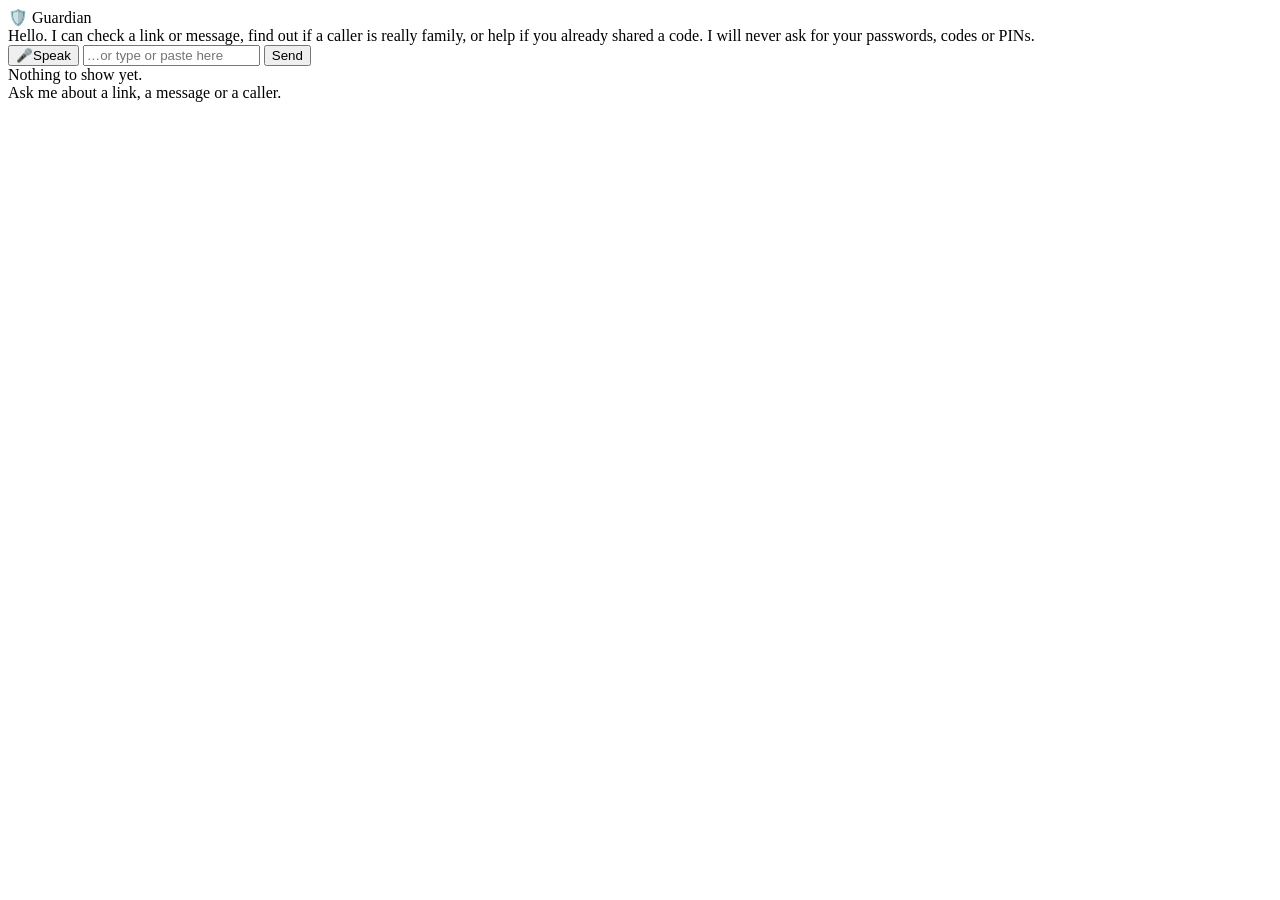
==== harness/static/index.html @ 19f4e24f "harness v1" ====
<!doctype html>
<html lang="en">
<head>
<meta charset="utf-8">
<meta name="viewport" content="width=device-width, initial-scale=1">
<title>Guardian · Echo Show (simulated)</title>
<link rel="stylesheet" href="/static/style.css">
</head>
<body>
<main class="device" aria-label="Simulated Echo Show">
  <section class="left" aria-label="Conversation">
    <header><span class="logo">🛡️</span> Guardian <span id="mode" class="mode"></span></header>
    <div id="transcript" class="transcript" aria-live="polite">
      <div class="msg bot">Hello. I can check a link or message, find out if a caller is really family, or help if you already shared a code. I will never ask for your passwords, codes or PINs.</div>
    </div>
    <form id="form" class="composer">
      <button type="button" id="mic" class="mic" aria-label="Press and speak">🎤<span>Speak</span></button>
      <input id="text" type="text" autocomplete="off" placeholder="…or type or paste here" aria-label="Type a message">
      <button type="submit" class="send">Send</button>
    </form>
  </section>
  <section class="right" aria-label="Card panel">
    <div id="empty" class="empty">Nothing to show yet.<br>Ask me about a link, a message or a caller.</div>
    <article id="card" class="card" hidden>
      <div class="head"><span id="icon" class="icon" aria-hidden="true"></span><h1 id="title"></h1></div>
      <div id="pending" class="pending" hidden>Taking a closer look…</div>
      <img id="shot" class="shot" alt="Picture of the page, taken safely away from your phone" hidden>
      <ul id="reasons" class="reasons"></ul>
      <button id="action" class="action" hidden></button>
    </article>
  </section>
</main>
<script src="/static/app.js"></script>
</body>
</html>
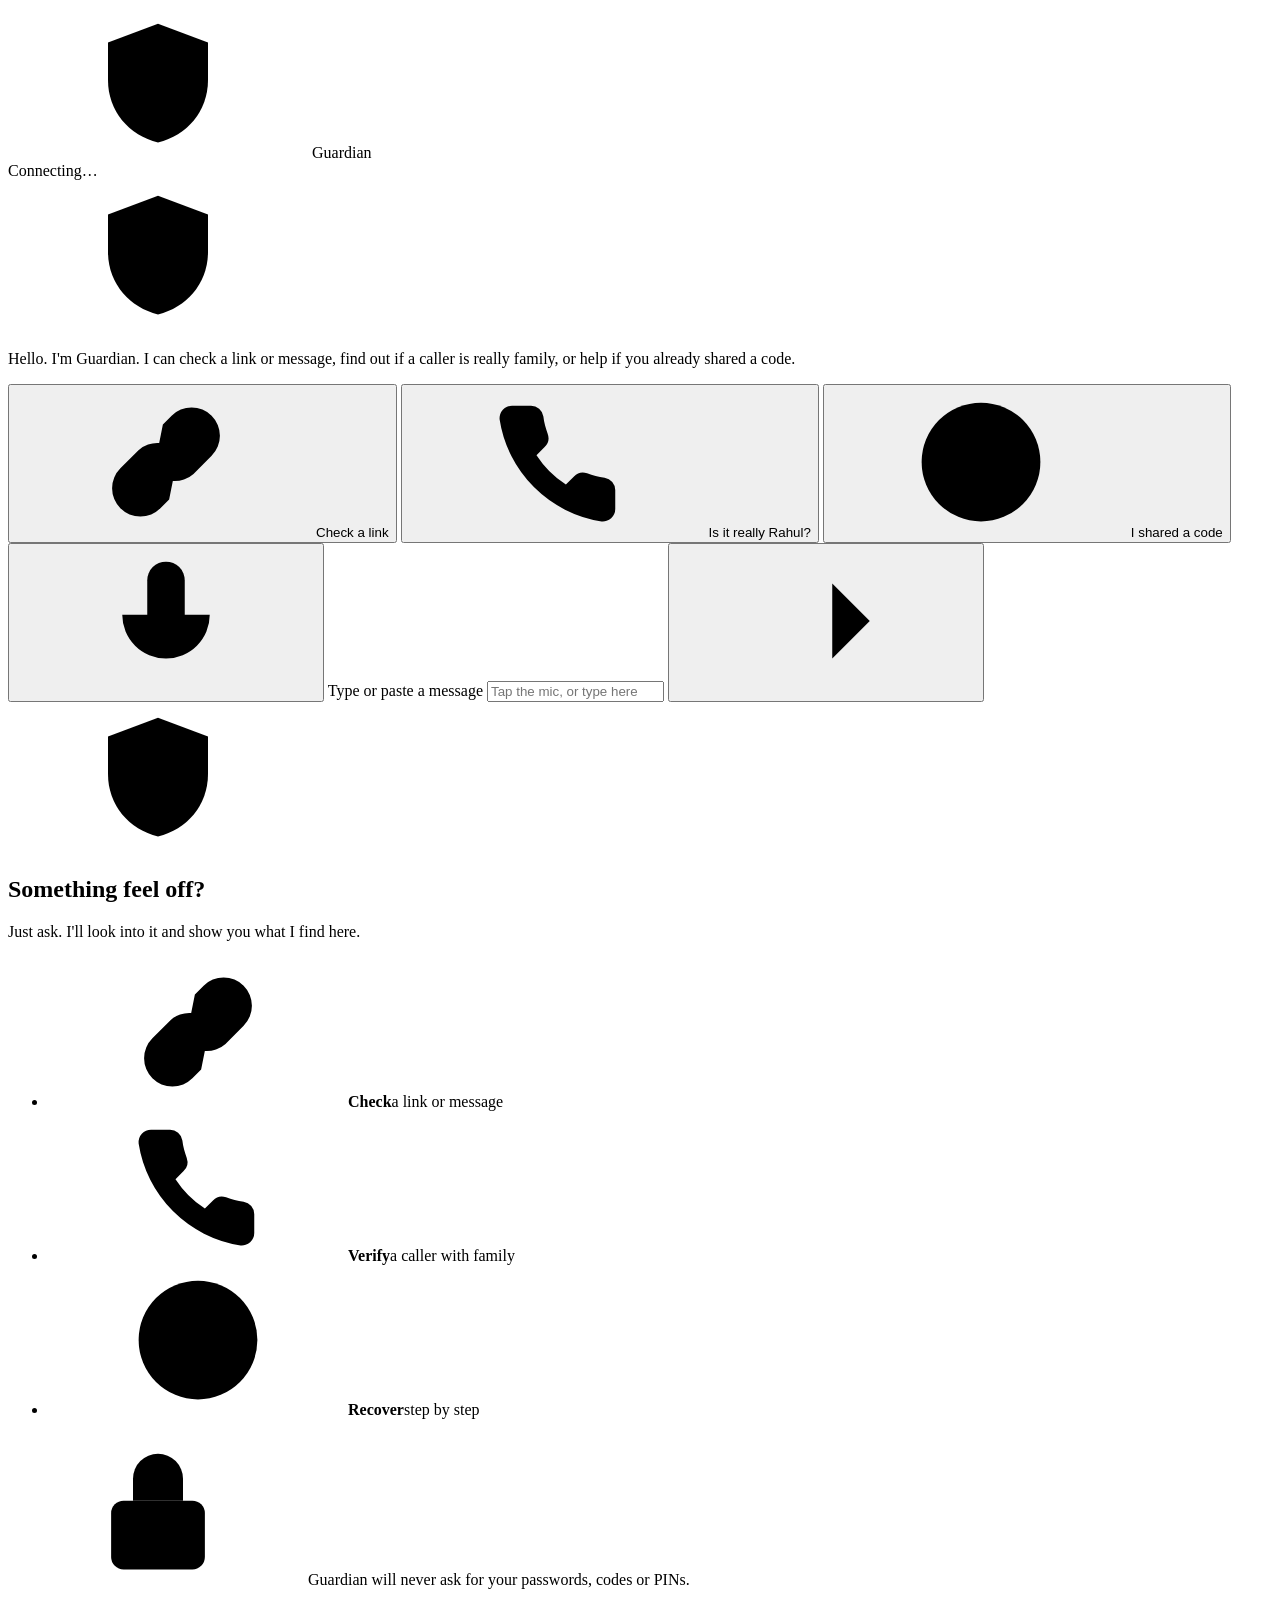
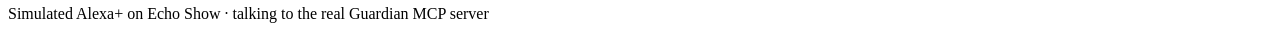
==== commit 434a6528: "ui update" ====
--- a/harness/static/index.html
+++ b/harness/static/index.html
@@ -3,33 +3,121 @@
 <head>
 <meta charset="utf-8">
 <meta name="viewport" content="width=device-width, initial-scale=1">
-<title>Guardian · Echo Show (simulated)</title>
+<meta name="robots" content="noindex">
+<title>Guardian · Echo Show</title>
+<link rel="preconnect" href="https://fonts.googleapis.com">
+<link rel="preconnect" href="https://fonts.gstatic.com" crossorigin>
+<link rel="stylesheet" href="https://fonts.googleapis.com/css2?family=Lexend:wght@500;600;700&family=Source+Sans+3:wght@400;600;700&display=swap">
 <link rel="stylesheet" href="/static/style.css">
 </head>
 <body>
-<main class="device" aria-label="Simulated Echo Show">
-  <section class="left" aria-label="Conversation">
-    <header><span class="logo">🛡️</span> Guardian <span id="mode" class="mode"></span></header>
-    <div id="transcript" class="transcript" aria-live="polite">
-      <div class="msg bot">Hello. I can check a link or message, find out if a caller is really family, or help if you already shared a code. I will never ask for your passwords, codes or PINs.</div>
+<svg width="0" height="0" style="position:absolute" aria-hidden="true">
+  <defs>
+    <symbol id="i-shield" viewBox="0 0 24 24"><path d="M12 2.5 4 5.5v6c0 5 3.4 8.9 8 10 4.6-1.1 8-5 8-10v-6l-8-3Z"/></symbol>
+    <symbol id="i-shield-check" viewBox="0 0 24 24"><path d="M12 2.5 4 5.5v6c0 5 3.4 8.9 8 10 4.6-1.1 8-5 8-10v-6l-8-3Z"/><path d="m8.5 12 2.5 2.5 4.5-5"/></symbol>
+    <symbol id="i-octagon" viewBox="0 0 24 24"><path d="M8 2.5h8l5.5 5.5v8L16 21.5H8L2.5 16V8Z"/><path d="M12 7.5v5.5M12 16.5h.01"/></symbol>
+    <symbol id="i-triangle" viewBox="0 0 24 24"><path d="M10.3 3.9 2.2 18a2 2 0 0 0 1.7 3h16.2a2 2 0 0 0 1.7-3L13.7 3.9a2 2 0 0 0-3.4 0Z"/><path d="M12 9v4.5M12 17h.01"/></symbol>
+    <symbol id="i-info" viewBox="0 0 24 24"><circle cx="12" cy="12" r="9.5"/><path d="M12 11v5.5M12 7.5h.01"/></symbol>
+    <symbol id="i-mic" viewBox="0 0 24 24"><rect x="9" y="2.5" width="6" height="12" rx="3"/><path d="M5 11a7 7 0 0 0 14 0M12 18v3.5"/></symbol>
+    <symbol id="i-send" viewBox="0 0 24 24"><path d="M4 12h15M13 6l6 6-6 6"/></symbol>
+    <symbol id="i-link" viewBox="0 0 24 24"><path d="M10 13.5a4.5 4.5 0 0 0 6.4.4l2.9-2.9a4.5 4.5 0 0 0-6.4-6.4L11.5 6"/><path d="M14 10.5a4.5 4.5 0 0 0-6.4-.4L4.7 13a4.5 4.5 0 0 0 6.4 6.4l1.4-1.4"/></symbol>
+    <symbol id="i-phone" viewBox="0 0 24 24"><path d="M21 16.5v3a2 2 0 0 1-2.2 2A19.5 19.5 0 0 1 2.5 5.2 2 2 0 0 1 4.5 3h3a2 2 0 0 1 2 1.7c.1 1 .4 1.9.7 2.8a2 2 0 0 1-.5 2.1L8.4 10.9a16 16 0 0 0 4.7 4.7l1.3-1.3a2 2 0 0 1 2.1-.5c.9.3 1.8.6 2.8.7a2 2 0 0 1 1.7 2Z"/></symbol>
+    <symbol id="i-lifebuoy" viewBox="0 0 24 24"><circle cx="12" cy="12" r="9.5"/><circle cx="12" cy="12" r="4"/><path d="m5.3 5.3 3.9 3.9M14.8 14.8l3.9 3.9M14.8 9.2l3.9-3.9M5.3 18.7l3.9-3.9"/></symbol>
+    <symbol id="i-lock" viewBox="0 0 24 24"><rect x="4.5" y="10.5" width="15" height="11" rx="2"/><path d="M8 10.5V7a4 4 0 0 1 8 0v3.5"/></symbol>
+    <symbol id="i-users" viewBox="0 0 24 24"><circle cx="9" cy="8" r="3.5"/><path d="M2.5 20.5a6.5 6.5 0 0 1 13 0M16 4.6a3.5 3.5 0 0 1 0 6.8M18.5 14.3a6.5 6.5 0 0 1 3 6.2"/></symbol>
+    <symbol id="i-box" viewBox="0 0 24 24"><path d="M21 8 12 3 3 8v8l9 5 9-5Z"/><path d="m3 8 9 5 9-5M12 13v8"/></symbol>
+    <symbol id="i-check" viewBox="0 0 24 24"><path d="m5 12.5 4.5 4.5L19 7.5"/></symbol>
+  </defs>
+</svg>
+
+<div class="stage">
+  <main class="device" aria-label="Simulated Echo Show running Guardian">
+    <div class="camera" aria-hidden="true"></div>
+    <div class="screen">
+      <header class="statusbar">
+        <div class="brand">
+          <svg class="brand-mark"><use href="#i-shield-check"/></svg>
+          <span class="brand-name">Guardian</span>
+        </div>
+        <div class="status">
+          <span id="conn" class="chip" title="Connection to the Guardian MCP server"><span class="dot"></span><span id="conn-text">Connecting…</span></span>
+          <span id="mode" class="chip chip-quiet" hidden></span>
+          <time id="clock" class="clock"></time>
+        </div>
+      </header>
+
+      <div class="panes">
+        <section class="pane convo" aria-label="Conversation">
+          <div id="transcript" class="transcript" role="log" aria-live="polite" aria-relevant="additions">
+            <div class="msg bot">
+              <span class="avatar" aria-hidden="true"><svg><use href="#i-shield"/></svg></span>
+              <p class="bubble">Hello. I'm Guardian. I can check a link or message, find out if a caller is really family, or help if you already shared a code.</p>
+            </div>
+          </div>
+
+          <div class="suggestions" id="suggestions" aria-label="Things you can say">
+            <button type="button" class="suggest" data-say="Is this a scam? http://secure-bank.example/login"><svg><use href="#i-link"/></svg>Check a link</button>
+            <button type="button" class="suggest" data-say="Is that really Rahul calling?"><svg><use href="#i-phone"/></svg>Is it really Rahul?</button>
+            <button type="button" class="suggest" data-say="I gave someone my bank code"><svg><use href="#i-lifebuoy"/></svg>I shared a code</button>
+          </div>
+
+          <form id="form" class="composer">
+            <button type="button" id="mic" class="mic" aria-label="Tap and speak" aria-pressed="false">
+              <span class="ring" aria-hidden="true"></span>
+              <svg><use href="#i-mic"/></svg>
+            </button>
+            <label class="sr-only" for="text">Type or paste a message</label>
+            <input id="text" type="text" autocomplete="off" placeholder="Tap the mic, or type here">
+            <button type="submit" class="send" aria-label="Send"><svg><use href="#i-send"/></svg></button>
+          </form>
+        </section>
+
+        <section class="pane cardpane" aria-label="Result" aria-live="polite">
+          <div id="empty" class="empty">
+            <div class="empty-mark" aria-hidden="true"><svg><use href="#i-shield-check"/></svg></div>
+            <h2>Something feel off?</h2>
+            <p>Just ask. I'll look into it and show you what I find here.</p>
+            <ul class="caps">
+              <li><span class="cap-icon"><svg><use href="#i-link"/></svg></span><span><b>Check</b>a link or message</span></li>
+              <li><span class="cap-icon"><svg><use href="#i-phone"/></svg></span><span><b>Verify</b>a caller with family</span></li>
+              <li><span class="cap-icon"><svg><use href="#i-lifebuoy"/></svg></span><span><b>Recover</b>step by step</span></li>
+            </ul>
+          </div>
+
+          <article id="card" class="card" hidden>
+            <div class="card-head">
+              <span class="badge" id="badge"><svg id="badge-icon"><use href="#i-info"/></svg></span>
+              <div>
+                <p class="eyebrow" id="eyebrow"></p>
+                <h1 id="title"></h1>
+              </div>
+            </div>
+
+            <figure id="shotwrap" class="shot" hidden>
+              <div class="shot-bar"><i aria-hidden="true"></i><i aria-hidden="true"></i><i aria-hidden="true"></i><span id="shot-label">Sandbox</span><em><svg><use href="#i-box"/></svg>Never opened on your phone</em></div>
+              <div class="shot-body">
+                <img id="shot" alt="Picture of the page, opened in a sealed sandbox instead of on your phone">
+                <div class="scan" id="scan" aria-hidden="true"></div>
+              </div>
+            </figure>
+
+            <div id="pending" class="pending" hidden>
+              <div class="progress"><span></span></div>
+              <p>Opening it in a sealed sandbox…</p>
+            </div>
+
+            <ol id="reasons" class="reasons"></ol>
+            <p id="hint" class="hint" hidden></p>
+            <button id="action" class="action" type="button" hidden><svg><use href="#i-users"/></svg><span id="action-label"></span></button>
+          </article>
+
+          <p class="promise"><svg><use href="#i-lock"/></svg>Guardian will never ask for your passwords, codes or PINs.</p>
+        </section>
+      </div>
     </div>
-    <form id="form" class="composer">
-      <button type="button" id="mic" class="mic" aria-label="Press and speak">🎤<span>Speak</span></button>
-      <input id="text" type="text" autocomplete="off" placeholder="…or type or paste here" aria-label="Type a message">
-      <button type="submit" class="send">Send</button>
-    </form>
-  </section>
-  <section class="right" aria-label="Card panel">
-    <div id="empty" class="empty">Nothing to show yet.<br>Ask me about a link, a message or a caller.</div>
-    <article id="card" class="card" hidden>
-      <div class="head"><span id="icon" class="icon" aria-hidden="true"></span><h1 id="title"></h1></div>
-      <div id="pending" class="pending" hidden>Taking a closer look…</div>
-      <img id="shot" class="shot" alt="Picture of the page, taken safely away from your phone" hidden>
-      <ul id="reasons" class="reasons"></ul>
-      <button id="action" class="action" hidden></button>
-    </article>
-  </section>
-</main>
+  </main>
+  <p class="caption">Simulated Alexa+ on Echo Show · talking to the real Guardian MCP server</p>
+</div>
 <script src="/static/app.js"></script>
 </body>
 </html>
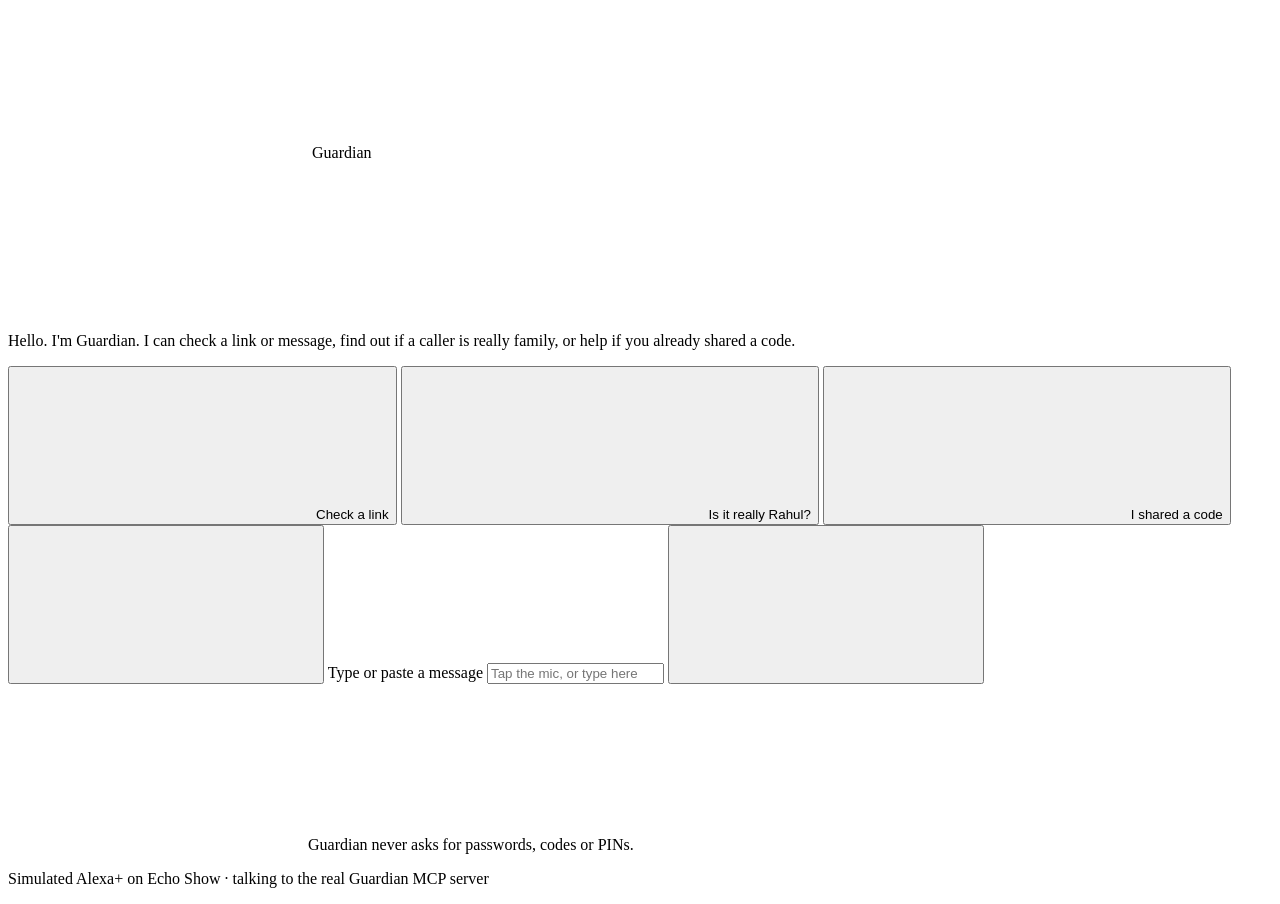
==== commit 561c77a3: "Polish the harness UI for older users; add /demo - Fix /api/health default port (8765) - Debug chips" ====
--- a/harness/static/index.html
+++ b/harness/static/index.html
@@ -11,38 +11,20 @@
 <link rel="stylesheet" href="/static/style.css">
 </head>
 <body>
-<svg width="0" height="0" style="position:absolute" aria-hidden="true">
-  <defs>
-    <symbol id="i-shield" viewBox="0 0 24 24"><path d="M12 2.5 4 5.5v6c0 5 3.4 8.9 8 10 4.6-1.1 8-5 8-10v-6l-8-3Z"/></symbol>
-    <symbol id="i-shield-check" viewBox="0 0 24 24"><path d="M12 2.5 4 5.5v6c0 5 3.4 8.9 8 10 4.6-1.1 8-5 8-10v-6l-8-3Z"/><path d="m8.5 12 2.5 2.5 4.5-5"/></symbol>
-    <symbol id="i-octagon" viewBox="0 0 24 24"><path d="M8 2.5h8l5.5 5.5v8L16 21.5H8L2.5 16V8Z"/><path d="M12 7.5v5.5M12 16.5h.01"/></symbol>
-    <symbol id="i-triangle" viewBox="0 0 24 24"><path d="M10.3 3.9 2.2 18a2 2 0 0 0 1.7 3h16.2a2 2 0 0 0 1.7-3L13.7 3.9a2 2 0 0 0-3.4 0Z"/><path d="M12 9v4.5M12 17h.01"/></symbol>
-    <symbol id="i-info" viewBox="0 0 24 24"><circle cx="12" cy="12" r="9.5"/><path d="M12 11v5.5M12 7.5h.01"/></symbol>
-    <symbol id="i-mic" viewBox="0 0 24 24"><rect x="9" y="2.5" width="6" height="12" rx="3"/><path d="M5 11a7 7 0 0 0 14 0M12 18v3.5"/></symbol>
-    <symbol id="i-send" viewBox="0 0 24 24"><path d="M4 12h15M13 6l6 6-6 6"/></symbol>
-    <symbol id="i-link" viewBox="0 0 24 24"><path d="M10 13.5a4.5 4.5 0 0 0 6.4.4l2.9-2.9a4.5 4.5 0 0 0-6.4-6.4L11.5 6"/><path d="M14 10.5a4.5 4.5 0 0 0-6.4-.4L4.7 13a4.5 4.5 0 0 0 6.4 6.4l1.4-1.4"/></symbol>
-    <symbol id="i-phone" viewBox="0 0 24 24"><path d="M21 16.5v3a2 2 0 0 1-2.2 2A19.5 19.5 0 0 1 2.5 5.2 2 2 0 0 1 4.5 3h3a2 2 0 0 1 2 1.7c.1 1 .4 1.9.7 2.8a2 2 0 0 1-.5 2.1L8.4 10.9a16 16 0 0 0 4.7 4.7l1.3-1.3a2 2 0 0 1 2.1-.5c.9.3 1.8.6 2.8.7a2 2 0 0 1 1.7 2Z"/></symbol>
-    <symbol id="i-lifebuoy" viewBox="0 0 24 24"><circle cx="12" cy="12" r="9.5"/><circle cx="12" cy="12" r="4"/><path d="m5.3 5.3 3.9 3.9M14.8 14.8l3.9 3.9M14.8 9.2l3.9-3.9M5.3 18.7l3.9-3.9"/></symbol>
-    <symbol id="i-lock" viewBox="0 0 24 24"><rect x="4.5" y="10.5" width="15" height="11" rx="2"/><path d="M8 10.5V7a4 4 0 0 1 8 0v3.5"/></symbol>
-    <symbol id="i-users" viewBox="0 0 24 24"><circle cx="9" cy="8" r="3.5"/><path d="M2.5 20.5a6.5 6.5 0 0 1 13 0M16 4.6a3.5 3.5 0 0 1 0 6.8M18.5 14.3a6.5 6.5 0 0 1 3 6.2"/></symbol>
-    <symbol id="i-box" viewBox="0 0 24 24"><path d="M21 8 12 3 3 8v8l9 5 9-5Z"/><path d="m3 8 9 5 9-5M12 13v8"/></symbol>
-    <symbol id="i-check" viewBox="0 0 24 24"><path d="m5 12.5 4.5 4.5L19 7.5"/></symbol>
-  </defs>
-</svg>
-
 <div class="stage">
   <main class="device" aria-label="Simulated Echo Show running Guardian">
     <div class="camera" aria-hidden="true"></div>
     <div class="screen">
       <header class="statusbar">
         <div class="brand">
-          <svg class="brand-mark"><use href="#i-shield-check"/></svg>
+          <svg class="brand-mark" aria-hidden="true"><use href="#i-shield-check"/></svg>
           <span class="brand-name">Guardian</span>
         </div>
         <div class="status">
-          <span id="conn" class="chip" title="Connection to the Guardian MCP server"><span class="dot"></span><span id="conn-text">Connecting…</span></span>
-          <span id="mode" class="chip chip-quiet" hidden></span>
-          <time id="clock" class="clock"></time>
+          <!-- debug only (?debug=1) -->
+          <span id="conn" class="chip" title="Connection to the Guardian MCP server" hidden><span class="dot"></span><span id="conn-text">Connecting…</span></span>
+          <span id="mode" class="chip" hidden></span>
+          <time id="clock" class="clock" data-clock hidden></time>
         </div>
       </header>
 
@@ -56,68 +38,35 @@
           </div>
 
           <div class="suggestions" id="suggestions" aria-label="Things you can say">
-            <button type="button" class="suggest" data-say="Is this a scam? http://secure-bank.example/login"><svg><use href="#i-link"/></svg>Check a link</button>
-            <button type="button" class="suggest" data-say="Is that really Rahul calling?"><svg><use href="#i-phone"/></svg>Is it really Rahul?</button>
-            <button type="button" class="suggest" data-say="I gave someone my bank code"><svg><use href="#i-lifebuoy"/></svg>I shared a code</button>
+            <button type="button" class="suggest" data-say="Is this a scam? http://secure-bank.example/login"><svg aria-hidden="true"><use href="#i-link"/></svg>Check a link</button>
+            <button type="button" class="suggest" data-say="Is that really Rahul calling?"><svg aria-hidden="true"><use href="#i-phone"/></svg>Is it really Rahul?</button>
+            <button type="button" class="suggest" data-say="I gave someone my bank code"><svg aria-hidden="true"><use href="#i-lifebuoy"/></svg>I shared a code</button>
           </div>
 
           <form id="form" class="composer">
             <button type="button" id="mic" class="mic" aria-label="Tap and speak" aria-pressed="false">
               <span class="ring" aria-hidden="true"></span>
-              <svg><use href="#i-mic"/></svg>
+              <svg aria-hidden="true"><use href="#i-mic"/></svg>
             </button>
+            <div id="voice" class="voice" role="status" hidden>
+              <span class="wave" aria-hidden="true"><i></i><i></i><i></i><i></i><i></i></span>
+              <span id="voice-text">Listening…</span>
+            </div>
             <label class="sr-only" for="text">Type or paste a message</label>
             <input id="text" type="text" autocomplete="off" placeholder="Tap the mic, or type here">
-            <button type="submit" class="send" aria-label="Send"><svg><use href="#i-send"/></svg></button>
+            <button type="submit" class="send" aria-label="Send"><svg aria-hidden="true"><use href="#i-send"/></svg></button>
           </form>
+
+          <p class="promise"><svg aria-hidden="true"><use href="#i-lock"/></svg>Guardian never asks for passwords, codes or PINs.</p>
         </section>
 
-        <section class="pane cardpane" aria-label="Result" aria-live="polite">
-          <div id="empty" class="empty">
-            <div class="empty-mark" aria-hidden="true"><svg><use href="#i-shield-check"/></svg></div>
-            <h2>Something feel off?</h2>
-            <p>Just ask. I'll look into it and show you what I find here.</p>
-            <ul class="caps">
-              <li><span class="cap-icon"><svg><use href="#i-link"/></svg></span><span><b>Check</b>a link or message</span></li>
-              <li><span class="cap-icon"><svg><use href="#i-phone"/></svg></span><span><b>Verify</b>a caller with family</span></li>
-              <li><span class="cap-icon"><svg><use href="#i-lifebuoy"/></svg></span><span><b>Recover</b>step by step</span></li>
-            </ul>
-          </div>
-
-          <article id="card" class="card" hidden>
-            <div class="card-head">
-              <span class="badge" id="badge"><svg id="badge-icon"><use href="#i-info"/></svg></span>
-              <div>
-                <p class="eyebrow" id="eyebrow"></p>
-                <h1 id="title"></h1>
-              </div>
-            </div>
-
-            <figure id="shotwrap" class="shot" hidden>
-              <div class="shot-bar"><i aria-hidden="true"></i><i aria-hidden="true"></i><i aria-hidden="true"></i><span id="shot-label">Sandbox</span><em><svg><use href="#i-box"/></svg>Never opened on your phone</em></div>
-              <div class="shot-body">
-                <img id="shot" alt="Picture of the page, opened in a sealed sandbox instead of on your phone">
-                <div class="scan" id="scan" aria-hidden="true"></div>
-              </div>
-            </figure>
-
-            <div id="pending" class="pending" hidden>
-              <div class="progress"><span></span></div>
-              <p>Opening it in a sealed sandbox…</p>
-            </div>
-
-            <ol id="reasons" class="reasons"></ol>
-            <p id="hint" class="hint" hidden></p>
-            <button id="action" class="action" type="button" hidden><svg><use href="#i-users"/></svg><span id="action-label"></span></button>
-          </article>
-
-          <p class="promise"><svg><use href="#i-lock"/></svg>Guardian will never ask for your passwords, codes or PINs.</p>
-        </section>
+        <section id="cardpane" class="pane cardpane" aria-label="Result" aria-live="polite"></section>
       </div>
     </div>
   </main>
   <p class="caption">Simulated Alexa+ on Echo Show · talking to the real Guardian MCP server</p>
 </div>
+<script src="/static/cards.js"></script>
 <script src="/static/app.js"></script>
 </body>
 </html>
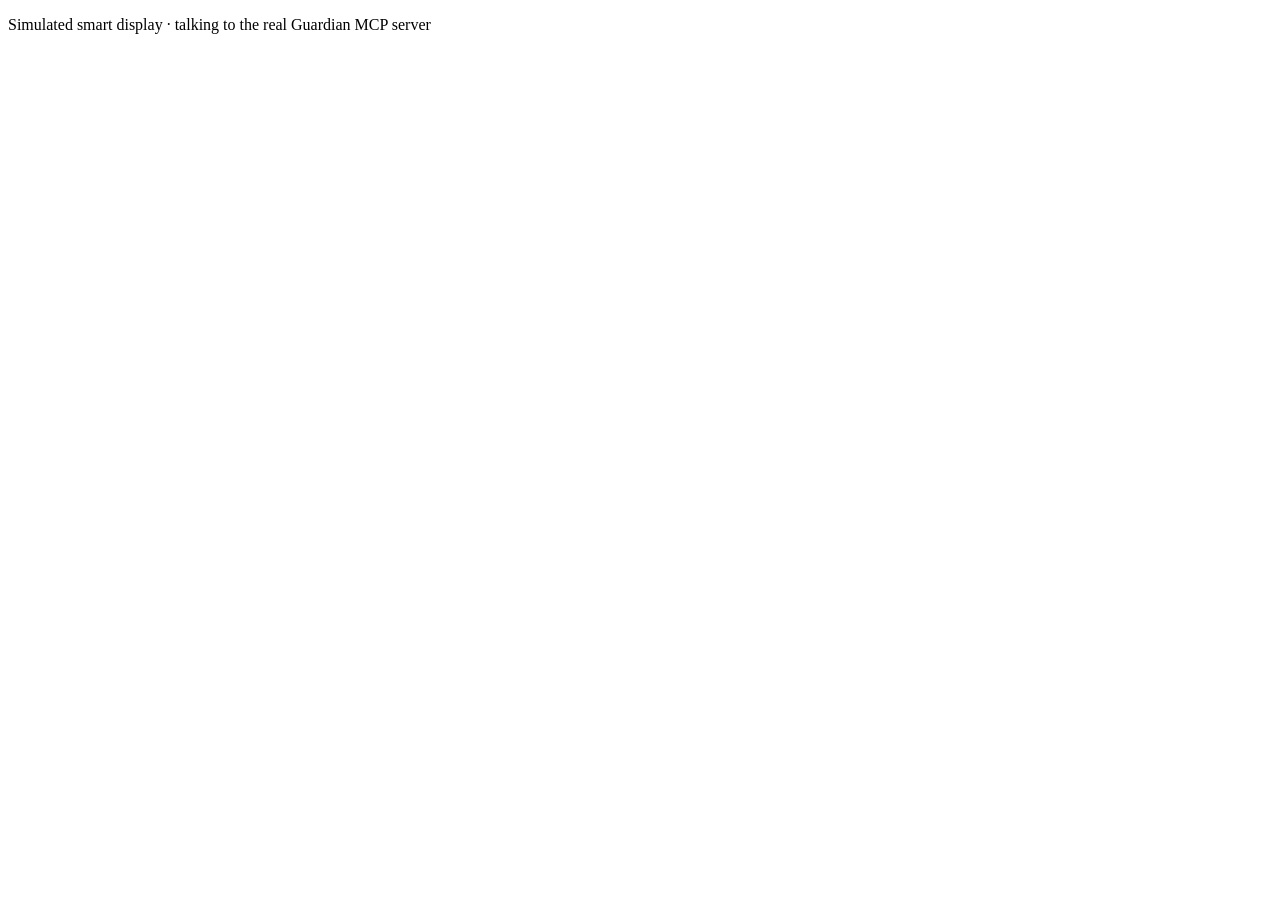
==== commit 336deb76: "Restyle the harness as a smart-display home screen - Device: black bezel with three camera dots, 16:" ====
--- a/harness/static/index.html
+++ b/harness/static/index.html
@@ -7,64 +7,19 @@
 <title>Guardian · Echo Show</title>
 <link rel="preconnect" href="https://fonts.googleapis.com">
 <link rel="preconnect" href="https://fonts.gstatic.com" crossorigin>
-<link rel="stylesheet" href="https://fonts.googleapis.com/css2?family=Lexend:wght@500;600;700&family=Source+Sans+3:wght@400;600;700&display=swap">
+<link rel="stylesheet" href="https://fonts.googleapis.com/css2?family=Lexend:wght@400;500;600;700&family=Source+Sans+3:wght@400;600;700&display=swap">
 <link rel="stylesheet" href="/static/style.css">
 </head>
 <body>
 <div class="stage">
-  <main class="device" aria-label="Simulated Echo Show running Guardian">
-    <div class="camera" aria-hidden="true"></div>
-    <div class="screen">
-      <header class="statusbar">
-        <div class="brand">
-          <svg class="brand-mark" aria-hidden="true"><use href="#i-shield-check"/></svg>
-          <span class="brand-name">Guardian</span>
-        </div>
-        <div class="status">
-          <!-- debug only (?debug=1) -->
-          <span id="conn" class="chip" title="Connection to the Guardian MCP server" hidden><span class="dot"></span><span id="conn-text">Connecting…</span></span>
-          <span id="mode" class="chip" hidden></span>
-          <time id="clock" class="clock" data-clock hidden></time>
-        </div>
-      </header>
-
-      <div class="panes">
-        <section class="pane convo" aria-label="Conversation">
-          <div id="transcript" class="transcript" role="log" aria-live="polite" aria-relevant="additions">
-            <div class="msg bot">
-              <span class="avatar" aria-hidden="true"><svg><use href="#i-shield"/></svg></span>
-              <p class="bubble">Hello. I'm Guardian. I can check a link or message, find out if a caller is really family, or help if you already shared a code.</p>
-            </div>
-          </div>
-
-          <div class="suggestions" id="suggestions" aria-label="Things you can say">
-            <button type="button" class="suggest" data-say="Is this a scam? http://secure-bank.example/login"><svg aria-hidden="true"><use href="#i-link"/></svg>Check a link</button>
-            <button type="button" class="suggest" data-say="Is that really Rahul calling?"><svg aria-hidden="true"><use href="#i-phone"/></svg>Is it really Rahul?</button>
-            <button type="button" class="suggest" data-say="I gave someone my bank code"><svg aria-hidden="true"><use href="#i-lifebuoy"/></svg>I shared a code</button>
-          </div>
-
-          <form id="form" class="composer">
-            <button type="button" id="mic" class="mic" aria-label="Tap and speak" aria-pressed="false">
-              <span class="ring" aria-hidden="true"></span>
-              <svg aria-hidden="true"><use href="#i-mic"/></svg>
-            </button>
-            <div id="voice" class="voice" role="status" hidden>
-              <span class="wave" aria-hidden="true"><i></i><i></i><i></i><i></i><i></i></span>
-              <span id="voice-text">Listening…</span>
-            </div>
-            <label class="sr-only" for="text">Type or paste a message</label>
-            <input id="text" type="text" autocomplete="off" placeholder="Tap the mic, or type here">
-            <button type="submit" class="send" aria-label="Send"><svg aria-hidden="true"><use href="#i-send"/></svg></button>
-          </form>
-
-          <p class="promise"><svg aria-hidden="true"><use href="#i-lock"/></svg>Guardian never asks for passwords, codes or PINs.</p>
-        </section>
-
-        <section id="cardpane" class="pane cardpane" aria-label="Result" aria-live="polite"></section>
-      </div>
-    </div>
-  </main>
-  <p class="caption">Simulated Alexa+ on Echo Show · talking to the real Guardian MCP server</p>
+  <div class="product">
+    <main class="device" aria-label="Simulated smart display running Guardian">
+      <div class="cams" aria-hidden="true"><i></i><i></i><i></i></div>
+      <div class="screen-slot" id="screen-slot"></div>
+    </main>
+    <div class="base" aria-hidden="true"></div>
+  </div>
+  <p class="caption">Simulated smart display · talking to the real Guardian MCP server</p>
 </div>
 <script src="/static/cards.js"></script>
 <script src="/static/app.js"></script>
